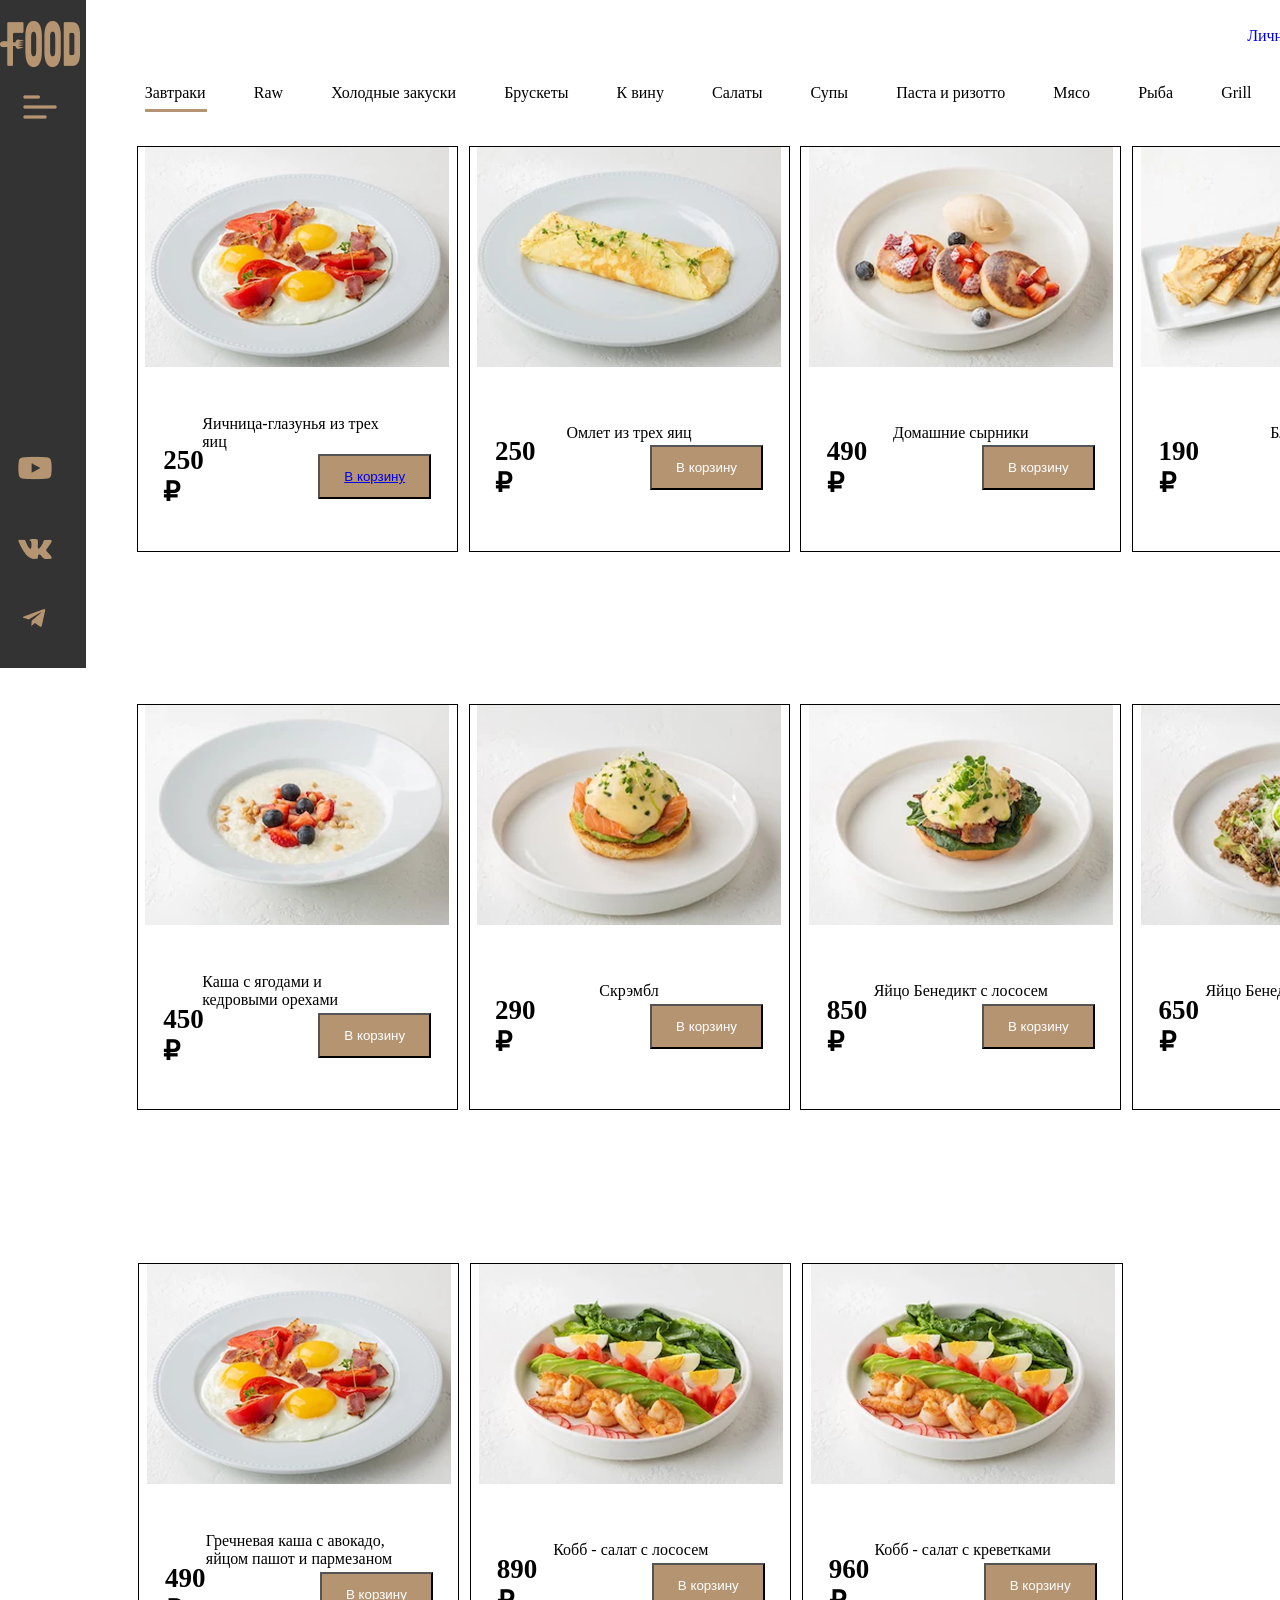
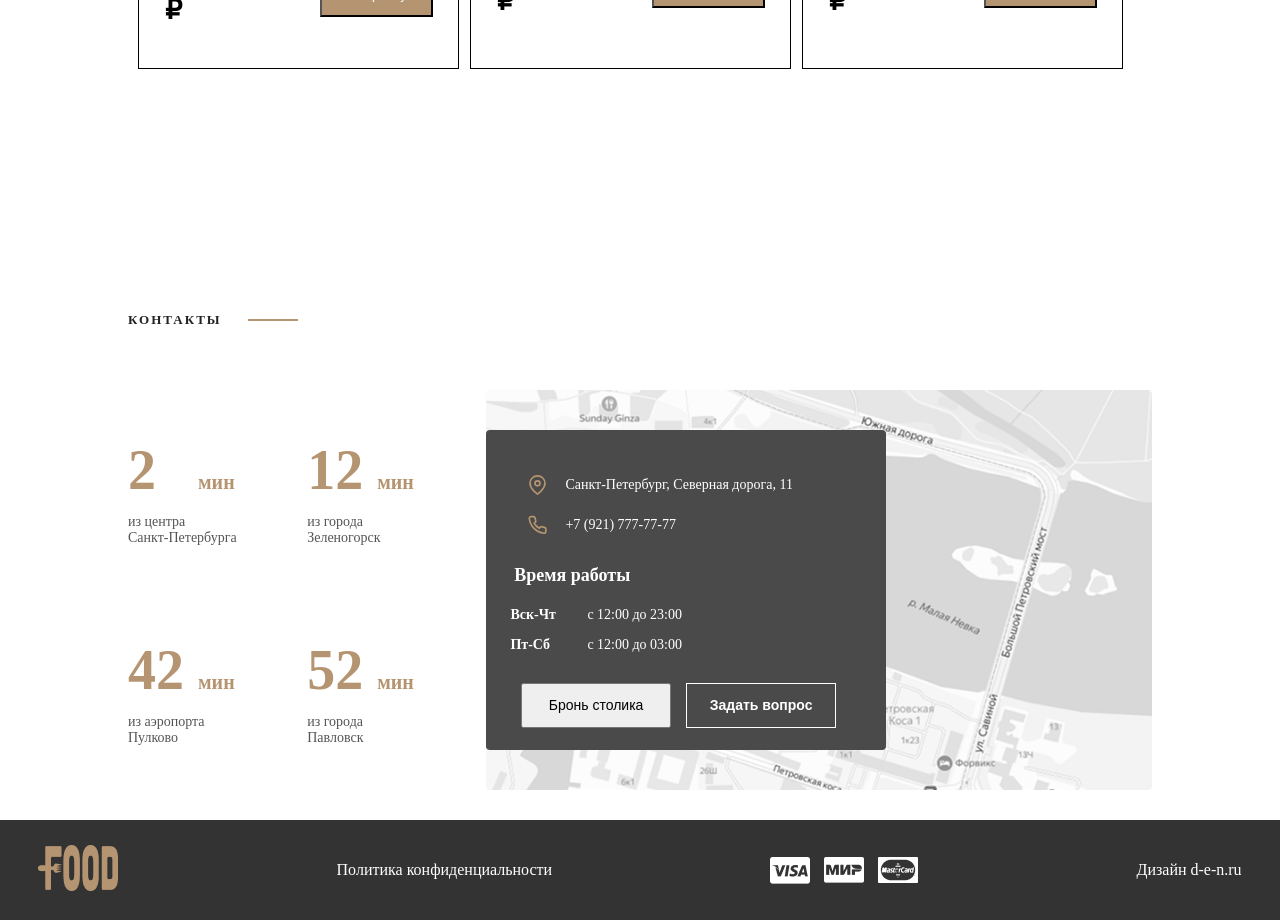
==== page2/page2.html @ 15094f84 "lkhg" ====
<!DOCTYPE html>
<html lang="en">
<head>
    <meta charset="UTF-8">
    <meta name="viewport" content="width=device-width, initial-scale=1.0">
    <title>PAGE 2</title>
    <link rel="stylesheet" href="page2.css">
</head>
<body>
    <div class="section_one">
        <div class="left_header">
        <div class="header_mini">
           <img src="../assets/Frame 2.png" alt="IMG">
            <div class="nav_icons">
                <div class="nav_mini_icons">
                     <img src="../assets/soc-icons.png" alt="IMG">
                     <img src="../assets/soc-icons (1).png" alt="IMG">
                     <img src="../assets/Vector (3).png" alt="IMG">
                </div>
            </div>
        </div>
    </div>

    <div class="right_food">
        <div class="right_food_container">
            <div class="nav">
                <div class="navigashion">
                   <a href="#"> Личный кабинет </a>
                   <img src="../assets/Vector (4).png" alt="IMG">
                   <img src="../assets/Vector (5).png" alt="IMG">
                </div>
            </div>
            <div class="sortirovka">
                <div class="tire_big">
                    <div class="tire"></div>
                </div>
                <ul>
                    <li><a href="#"></a> Завтраки </li>
                    <li><a href="#"></a> Raw </li>
                    <li><a href="#"></a> Холодные закуски </li>
                    <li><a href="#"></a> Брускеты </li>
                    <li><a href="#"></a> К вину </li>
                    <li><a href="#"></a> Салаты </li>
                    <li><a href="#"></a> Супы </li>
                    <li><a href="#"></a> Паста и ризотто </li>
                    <li><a href="#"></a> Мясо </li>
                    <li><a href="#"></a> Рыба </li>
                    <li><a href="#"></a> Grill </li>
                    <li><a href="#"></a> Мангал </li>
                    <li><a href="#"></a> Гарниры </li>
                </ul>
                 
            </div>
            <div class="menu">
                <div class="menu_container">
                    <div class="menu_food">
                        <img src="../assets/Rectangle 57.png" alt="IMG">
                        <div class="menu_food_text">
                            <p>Яичница-глазунья из трех яиц</p>
                            <div class="menu_food_text_p_button">
                                <p><strong>250 ₽</strong></p>
                                <button><a href="../page3/page3.html">В корзину</a></button>
                            </div>
                        </div>
                    </div>
                    <div class="menu_food">
                        <img src="../assets/Rectangle 57 (1).png" alt="IMG">
                        <div class="menu_food_text">
                            <p>Омлет из трех яиц</p>
                            <div class="menu_food_text_p_button">
                                <p><strong>250 ₽</strong></p>
                                <button>В корзину</button>
                            </div>
                        </div>
                    </div>
                    <div class="menu_food">
                        <img src="../assets/Rectangle 57 (2).png" alt="IMG">
                        <div class="menu_food_text">
                            <p>Домашние сырники</p>
                            <div class="menu_food_text_p_button">
                                <p><strong>490 ₽</strong></p>
                                <button>В корзину</button>
                            </div>
                        </div>
                    </div>
                    <div class="menu_food">
                        <img src="../assets/Rectangle 57 (3).png" alt="IMG">
                        <div class="menu_food_text">
                            <p>Блины</p>
                            <div class="menu_food_text_p_button">
                                <p> <strong>190 ₽</strong></p>
                                <button>В корзину</button>
                            </div>
                        </div>
                    </div>
                    <div class="menu_food">
                        <img src="../assets/Rectangle 57 (4).png" alt="IMG">
                        <div class="menu_food_text">
                            <p>Каша с ягодами и кедровыми орехами</p>
                            <div class="menu_food_text_p_button">
                                <p><strong>450 ₽</strong></p>
                                <button> В корзину</button>
                            </div>
                        </div>
                    </div>
                    <div class="menu_food">
                        <img src="../assets/Rectangle 57 (5).png" alt="IMG">
                        <div class="menu_food_text">
                            <p>Скрэмбл</p>
                            <div class="menu_food_text_p_button">
                                <p><strong>290 ₽</strong></p>
                                <button>В корзину</button>
                            </div>
                        </div>
                    </div>
                    <div class="menu_food">
                        <img src="../assets/Rectangle 57 (6).png" alt="IMG">
                        <div class="menu_food_text">
                            <p>Яйцо Бенедикт с лососем</p>
                            <div class="menu_food_text_p_button">
                                <p><strong>850 ₽</strong></p>
                                <button>В корзину</button>
                            </div>
                        </div>
                    </div>
                    <div class="menu_food">
                        <img src="../assets/Rectangle 57 (7).png" alt="IMG">
                        <div class="menu_food_text">
                            <p>Яйцо Бенедикт с беконом</p>
                            <div class="menu_food_text_p_button">
                                <p><strong>650 ₽</strong></p>
                                <button>В корзину</button>
                            </div>
                        </div>
                    </div>
                    <div class="sec_menu_food">
                       <div class="sec_menu_food_container">
                            <div class="menu_food">
                        <img src="../assets/Rectangle 57 (8).png" alt="IMG">
                        <div class="menu_food_text">
                            <p>Гречневая каша с авокадо,<br>яйцом пашот и пармезаном</p>
                            <div class="menu_food_text_p_button">
                                <p> <strong>490 ₽</strong> </p>
                                <button>В корзину</button>
                            </div>
                        </div>
                    </div>
                    <div class="menu_food">
                        <img src="../assets/Rectangle 57 (11).png" alt="IMG">
                        <div class="menu_food_text">
                            <p>Кобб - салат с лососем</p>
                            <div class="menu_food_text_p_button">
                                <p><strong>890 ₽</strong> </p>
                                <button>В корзину</button>
                            </div>
                        </div>
                    </div>
                    <div class="menu_food">
                        <img src="../assets/Rectangle 57 (10).png" alt="IMG">
                        <div class="menu_food_text">
                            <p>Кобб - салат с креветками</p>
                            <div class="menu_food_text_p_button">
                                <p><strong>960 ₽</strong></p>
                                <button>В корзину</button>
                            </div>
                        </div>
                    </div>
                       </div>
                    </div>
                </div>
            </div>
        </div>
    </div>
    </div>
     <div class="sec4">
        <div class="sec4_container">

     
        <div class="sec4_header">
            <p class="sec4_title">КОНТАКТЫ</p>
            <div class="sec4_line"></div>
        </div>

      
        <div class="sec4_content">

         
            <div class="sec4_times">
                <div class="time_block">
                    <div class="time_number">
                        <span class="num">2</span>
                        <span class="unit">мин</span>
                    </div>
                    <p class="time_label">из центра<br>Санкт-Петербурга</p>
                </div>

                <div class="time_block">
                    <div class="time_number">
                        <span class="num">12</span>
                        <span class="unit">мин</span>
                    </div>
                    <p class="time_label">из города<br>Зеленогорск</p>
                </div>

                <div class="time_block">
                    <div class="time_number">
                        <span class="num">42</span>
                        <span class="unit">мин</span>
                    </div>
                    <p class="time_label">из аэропорта<br>Пулково</p>
                </div>

                <div class="time_block">
                    <div class="time_number">
                        <span class="num">52</span>
                        <span class="unit">мин</span>
                    </div>
                    <p class="time_label">из города<br>Павловск</p>
                </div>
            </div>

        
            <div class="sec4_map">
              
                <div class="map_bg">
                 
                </div>

                <div class="map_overlay">
                    <div class="overlay_info">
                        <div class="info_row">
                            <svg class="icon" viewBox="0 0 24 24" fill="none" stroke="#B59571" stroke-width="2">
                                <path d="M21 10c0 7-9 13-9 13s-9-6-9-13a9 9 0 0 1 18 0z"/>
                                <circle cx="12" cy="10" r="3"/>
                            </svg>
                            <span>Санкт-Петербург, Северная дорога, 11</span>
                        </div>

                        <div class="info_row">
                            <svg class="icon" viewBox="0 0 24 24" fill="none" stroke="#B59571" stroke-width="2">
                                <path d="M22 16.92v3a2 2 0 0 1-2.18 2 19.79 19.79 0 0 1-8.63-3.07
                                         19.5 19.5 0 0 1-6-6 19.79 19.79 0 0 1-3.07-8.67
                                         A2 2 0 0 1 4.11 2h3a2 2 0 0 1 2 1.72c.127.96.361 1.903.7 2.81
                                         a2 2 0 0 1-.45 2.11L8.09 9.91a16 16 0 0 0 6 6l1.27-1.27
                                         a2 2 0 0 1 2.11-.45c.907.339 1.85.573 2.81.7A2 2 0 0 1 22 16.92z"/>
                            </svg>
                            <span>+7 (921) 777-77-77</span>
                        </div>

                        <h3 class="work_title">Время работы</h3>

                        <div class="work_schedule">
                            <p><strong>Вск-Чт</strong>&nbsp;&nbsp;с 12:00 до 23:00</p>
                            <p><strong>Пт-Сб</strong>&nbsp;&nbsp;с 12:00 до 03:00</p>
                        </div>

                        <div class="overlay_buttons">
                            <button class="btn_primary">Бронь столика</button>
                            <button class="btn_outline_light">Задать вопрос</button>
                        </div>
                    </div>
                </div>
            </div>

        </div>
        </div>
        </div>
<footer class="footer">
    <div class="footer_container">

       
        <div class="footer_left">
            <div class="footer_logo_inner">
                <img src="../assets/logo.png" alt="FOOD">
            </div>
            
        </div>

    
        <div class="footer_center">
            <div class="footer_center_inner">
                <a href="#" class="footer_link">Политика конфиденциальности</a>
            </div>

        </div>
                    <div class="footer_left_mir">
                <img src="../assets/Vector (7).png" alt="IMG">
                <img src="../assets/mir-svgrepo-com 1.png" alt="IMG">
                <img src="../assets/mastercard-svgrepo-com 1.png" alt="IMG">
            </div>
        <div class="footer_right">
            <div class="footer_right_inner">
                <span class="footer_text">Дизайн d-e-n.ru</span>
            </div>
            </div>
        </div>
                                </footer>
                        
                </div>
         </div>
    </div>
</body>
</html>
---- page2/page2.css ----
*{
    padding: 0%;
    margin: 0%;
}

.section_one{
    width: 1520px;
    height: 1820px;
    display: flex;
}

.left_header {
    width: 86px;
    height: 668px;
    background-color: #333333;
    position: fixed;
    display: flex;
    justify-content: space-between;
    align-items: center;
}

.header_mini{
    width: 84px;
    height: 142%;
    display: flex;
    justify-content: space-around;
    align-items: flex-start;
    font-size: 53px;
    flex-direction: column;
}

.nav_icons{
    width: 10%;
    height: 21%;
}

.nav_mini_icons{
    width: 69px;
    height: 90%;
    display: flex;
    justify-content: space-between;
    flex-direction: column;
    align-items: center;
}

.right_food{
    width: 131%;
    height: 100%;
    display: flex;
    justify-content: center;
    flex-wrap: wrap;
    align-items: center;
   
}

.right_food_container{
    width: 92%;
    height: 100%;
    display: flex;
    flex-wrap: wrap;
    justify-content: center;
    align-items: center;
}

.nav{
    width: 100%;
    height: 4%;
    display: flex;
    justify-content: end;
    align-items: center;
    flex-wrap: wrap;
}

.sortirovka{
    width: 100%;
    height: 4%;
    display: flex;
    justify-content: end;
    align-items: center;}

.sortirovka ul {
    width: 94%;
    height: 68%;
    display: flex;
    justify-content: space-between;
    align-items: flex-start;
}

.tire{
    width: 62px;
    background-color: #B59571;
    height: 3px;
}

.tire_big{
    width: 0px;
    height: 0px;
}

.navigashion{
    width: 223px;
    height: 33px;
    display: flex;
    justify-content: space-around;
    align-items: center;
}

.navigashion a{
        text-decoration: none;
    list-style: none;
}

.sortirovka ul li {
    list-style: none;
    text-decoration: none;
    list-style: none;
}

.menu{
    width: 1397px;
    height: 92%;
    display: flex;
    justify-content: flex-end;
}

.menu_container{
    width: 95%;
    height: 100%;
    display: flex;
    justify-content: space-around;
    flex-wrap: wrap;
}

.menu_food{
    flex-wrap: wrap;
    width: 319px;
    height: 404px;
    display: flex;
    justify-content: center;
    align-items: flex-start;
    border: solid 1px;
}

.sec_menu_food{
width: 1313px;
    height: 404px;
    display: flex;
    align-items: center;
}

.sec_menu_food_container{
    width: 75%;
    height: 100%;
    display: flex;
    justify-content: space-between;
}

.menu_food_text{
        width: 190px;
    height: 90px;
    display: flex;
    justify-content: center;
    align-items: center;
    flex-direction: column;
}

.menu_food_text_p_button{
width: 268px;
    height: 58%;
    display: flex;
    justify-content: space-between;
    align-items: center;
}

.menu_food_text_p_button p{
    width: 64px;
    height: 20px;
    font-size: 27px;
    display: flex;
    justify-content: center;
    align-items: center;
}

.menu_food_text_p_button button{
    width: 113px;
    height: 45px;
    display: flex;
    justify-content: center;
    align-items: center;
    color: #FFF;
    background-color: #B59571;
}

.sec4 {
    width: 100%;
    height: 600px;
    background-color: #fff;
    display: flex;
    justify-content: center;
    align-items: center;
}

.sec4_container {
    width: 80%;
    height: 100%;
    display: flex;
    flex-direction: column;
    justify-content: center;
}

.sec4_header {
    width: 100%;
    height: 60px;
    display: flex;
    align-items: center;
}

.sec4_title {
    font-size: 13px;
    font-weight: 700;
    letter-spacing: 2px;
    color: #222;
    text-transform: uppercase;
    width: 120px;
    height: 20px;
    display: flex;
    align-items: center;
}

.sec4_line {
    width: 50px;
    height: 2px;
    background-color: #B59571;
}

.sec4_content {
    width: 100%;
    height: 400px;
    display: flex;
    position: relative;
    top: 40px;
}

.sec4_times {
    width: 35%;
    height: 100%;
    display: flex;
    flex-wrap: wrap;
}

.time_block {
    width: 50%;
    height: 50%;
    display: flex;
    flex-direction: column;
    justify-content: center;
}

.time_number {
    width: 100%;
    height: 80px;
    display: flex;
    align-items: baseline;
}

.time_number .num {
    font-size: 56px;
    font-weight: 700;
    color: #B59571;
    width: 70px;
    height: 80px;
    display: flex;
    align-items: center;
    justify-content: flex-start;
}

.time_number .unit {
    font-size: 20px;
    font-weight: 700;
    color: #B59571;
    width: 50px;
    height: 80px;
    display: flex;
    align-items: center;
}

.time_label {
    font-size: 14px;
    color: #555;
    width: 100%;
    height: 40px;
    display: flex;
    flex-direction: column;
    justify-content: center;
}

.sec4_map {
    width: 65%;
    height: 100%;
    position: relative;
}

.map_bg {
    width: 100%;
    height: 100%;
    background-image: url(../assets/Rectangle\ 43.png);
    background-size: cover;
    background-position: center;
    border-radius: 4px;
}

.map_overlay {
    width: 60%;
    height: 320px;
    background-color: #4a4a4a;
    display: flex;
    align-items: center;
    position: absolute;
    top: 50%;
    left: 0;
    transform: translateY(-50%);
    border-radius: 4px;
}

.overlay_info {
    width: 100%;
    height: 100%;
    display: flex;
    flex-direction: column;
    justify-content: center;
}

.info_row {
    width: 100%;
    height: 40px;
    display: flex;
    align-items: center;
    color: #fff;
    font-size: 14px;
}

.icon {
    width: 79px;
    height: 20px;
    position: relative;
    right: -12px;
}

.work_title {
width: 43%;
    height: 40px;
    display: flex;
    justify-content: center;
    align-items: center;
    color: #fff;
    font-size: 18px;
    font-weight: 700;
    position: relative;
    top: 10px;
}

.work_schedule {
    width: 100%;
    height: 70px;
    display: flex;
    flex-direction: column;
    justify-content: center;
    position: relative;
    top: 10px;
}

.work_schedule p {
    width: 55%;
       height: 30px;
    display: flex;
    justify-content: center;
    align-items: center;
    color: #fff;
    font-size: 14px;
}

.work_schedule strong {
    font-weight: 700;
    width: 70px;
    height: 30px;
    display: flex;
    align-items: center;
}

.overlay_buttons {
    justify-content: center;
    width: 100%;
    height: 60px;
    display: flex;
    align-items: center;
    position: relative;
    top: 20px;
}

.overlay_buttons .btn_primary {
    width: 150px;
    height: 45px;
    font-size: 14px;
    position: relative;
    right: 15px;
}

.btn_outline_light {
    width: 150px;
    height: 45px;
    background-color: transparent;
    color: #fff;
    border: 1px solid #fff;
    font-size: 14px;
    font-weight: 600;
    cursor: pointer;
    display: flex;
    justify-content: center;
    align-items: center;
}

.btn_outline_light:hover {
    background-color: rgba(255, 255, 255, 0.1);
}

footer{
    width: 100%;
    height: 100px;
    background-color:#333333;
    display: flex;
    justify-content: space-around;
    align-items: center;
}

footer{
    color:#FFF;
}

footer a{
    color:#FFF;
    list-style: none;
    text-decoration: none;
}

.footer_container{
    width: 94%;
    height: 81%;
    display: flex;
    justify-content: space-between;
    align-items: center;
}

.footer_left_mir{
    width: 148px;
    height: 60px;
    display: flex;
    justify-content: space-between;
    align-items: center;
}
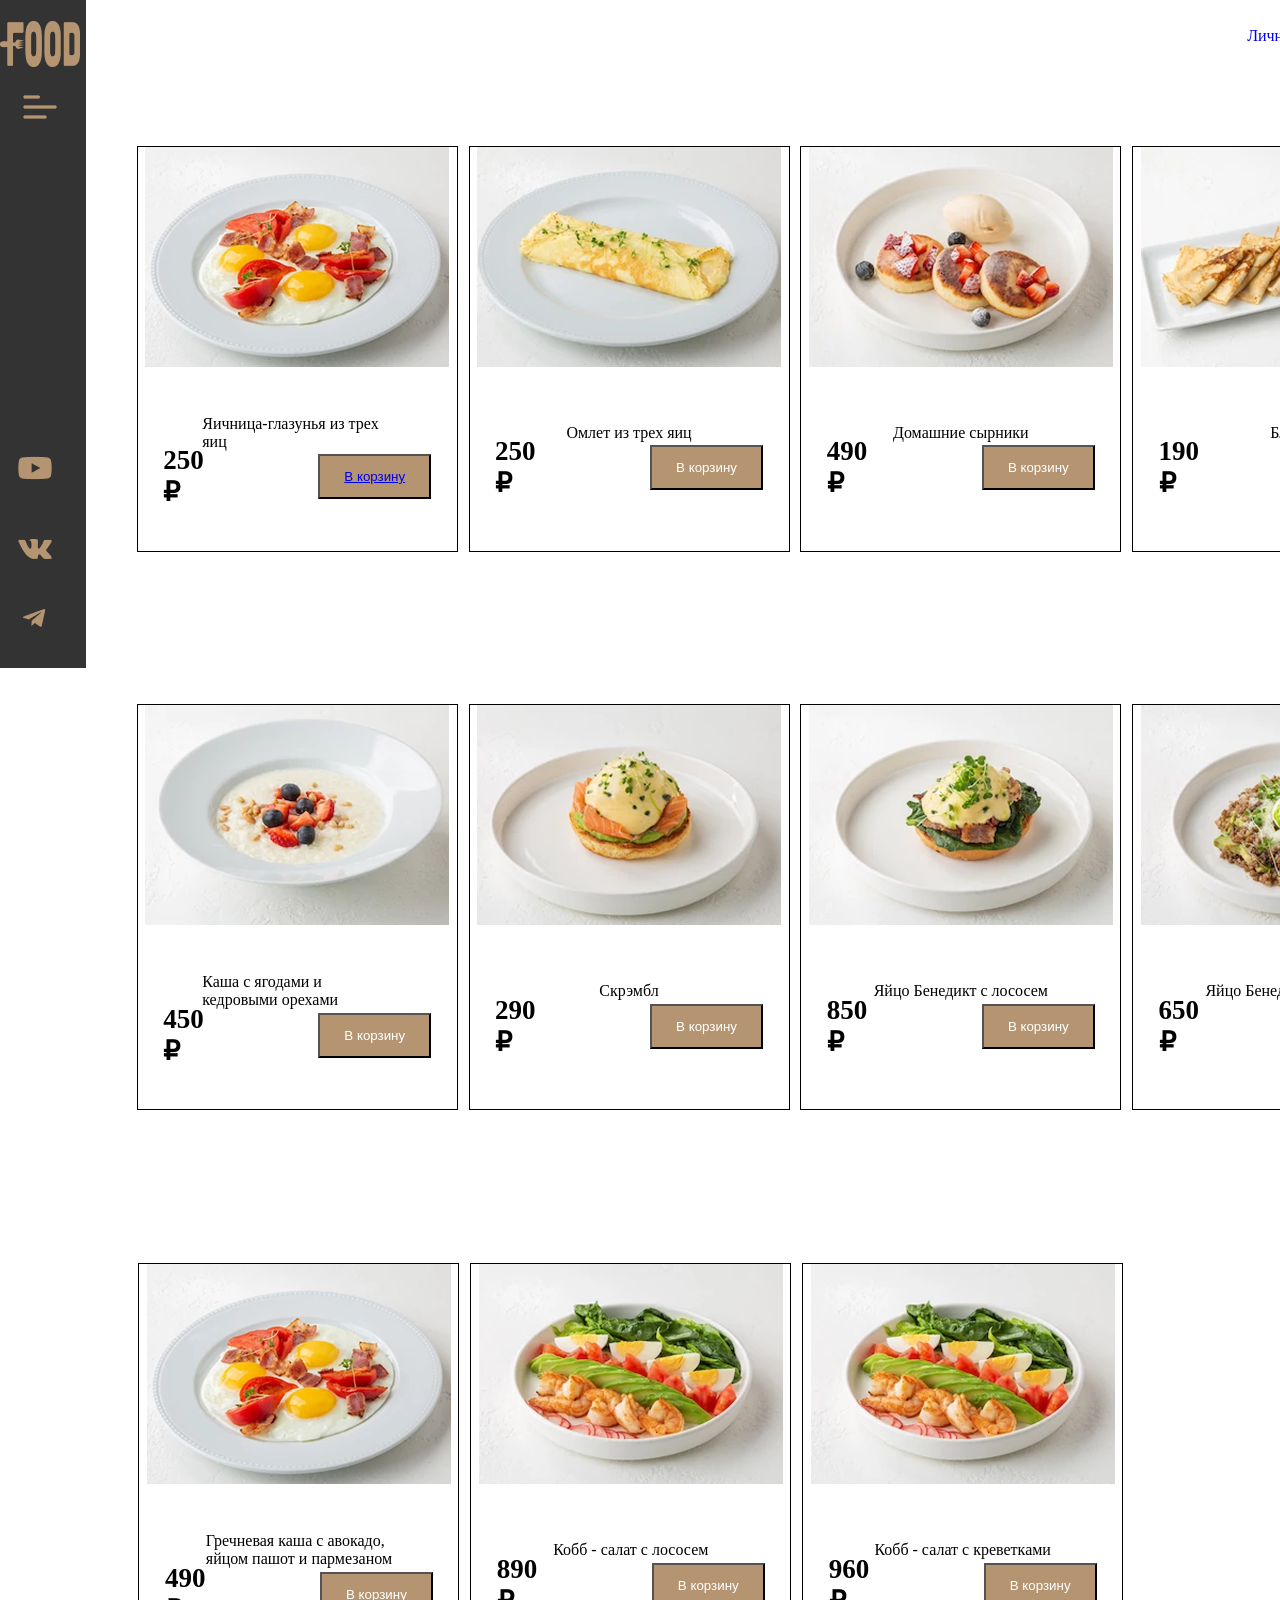
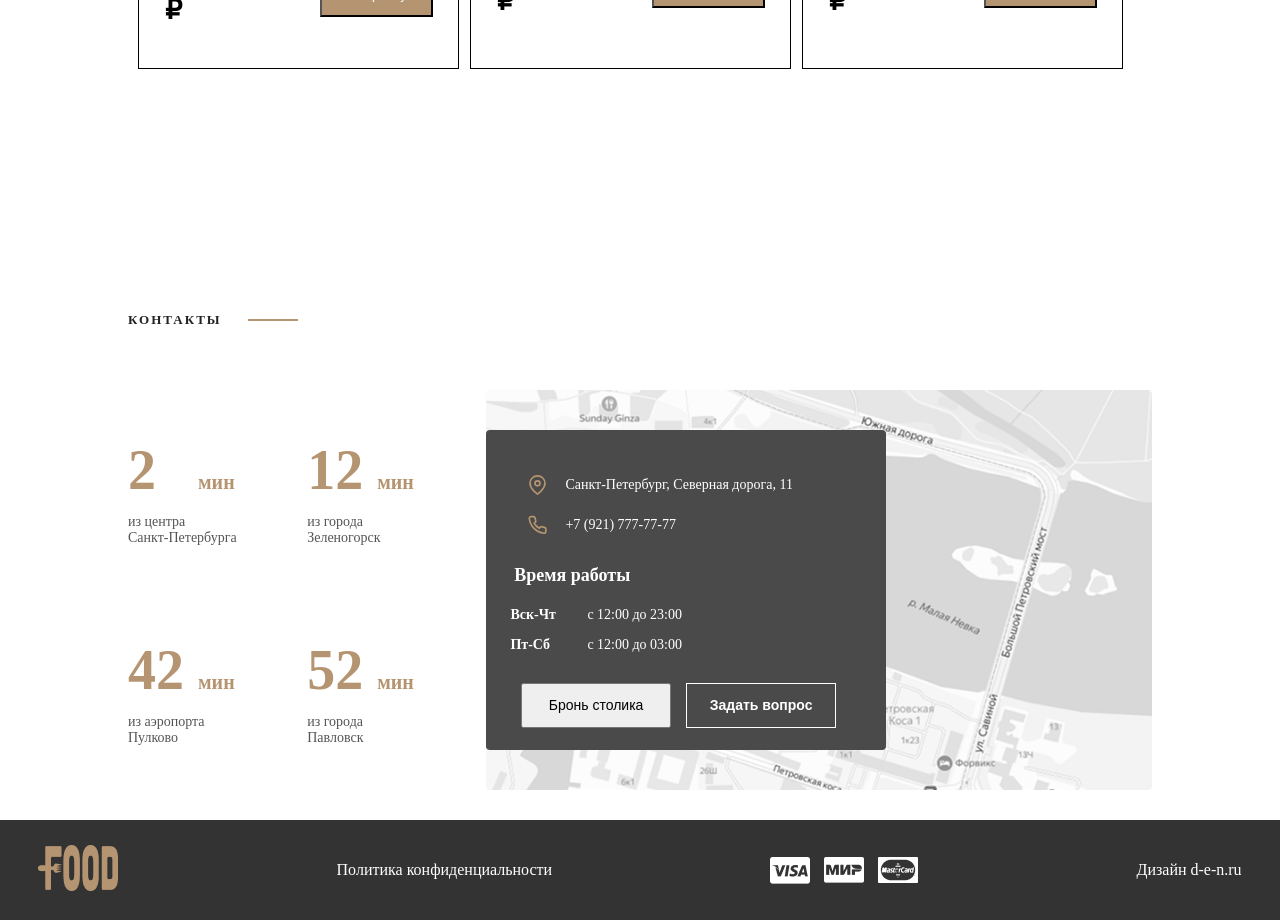
==== commit f83a8f46: "asd" ====
--- a/page2/page2.html
+++ b/page2/page2.html
@@ -31,26 +31,37 @@
                 </div>
             </div>
             <div class="sortirovka">
-                <div class="tire_big">
-                    <div class="tire"></div>
-                </div>
-                <ul>
-                    <li><a href="#"></a> Завтраки </li>
-                    <li><a href="#"></a> Raw </li>
-                    <li><a href="#"></a> Холодные закуски </li>
-                    <li><a href="#"></a> Брускеты </li>
-                    <li><a href="#"></a> К вину </li>
-                    <li><a href="#"></a> Салаты </li>
-                    <li><a href="#"></a> Супы </li>
-                    <li><a href="#"></a> Паста и ризотто </li>
-                    <li><a href="#"></a> Мясо </li>
-                    <li><a href="#"></a> Рыба </li>
-                    <li><a href="#"></a> Grill </li>
-                    <li><a href="#"></a> Мангал </li>
-                    <li><a href="#"></a> Гарниры </li>
-                </ul>
-                 
-            </div>
+    <input type="checkbox" id="burger-toggle" class="burger-toggle">
+    <label for="burger-toggle" class="burger-menu">
+        <span class="burger-icon">
+            <span></span>
+            <span></span>
+            <span></span>
+        </span>
+    </label>
+    
+    <div class="tire_big">
+        <div class="tire"></div>
+    </div>
+  
+    <div class="mobile-menu">
+        <ul>
+            <li><a href="#">Завтраки</a></li>
+            <li><a href="#">Raw</a></li>
+            <li><a href="#">Холодные закуски</a></li>
+            <li><a href="#">Брускеты</a></li>
+            <li><a href="#">К вину</a></li>
+            <li><a href="#">Салаты</a></li>
+            <li><a href="#">Супы</a></li>
+            <li><a href="#">Паста и ризотто</a></li>
+            <li><a href="#">Мясо</a></li>
+            <li><a href="#">Рыба</a></li>
+            <li><a href="#">Grill</a></li>
+            <li><a href="#">Мангал</a></li>
+            <li><a href="#">Гарниры</a></li>
+        </ul>
+    </div>
+</div>
             <div class="menu">
                 <div class="menu_container">
                     <div class="menu_food">
--- a/page2/page2.css
+++ b/page2/page2.css
@@ -456,4 +456,374 @@
     display: flex;
     justify-content: space-between;
     align-items: center;
-}+}
+/* Скрываем чекбокс */
+.burger-toggle {
+    display: none;
+}
+
+/* Бургер-иконка */
+.burger-menu {
+    display: none;
+    cursor: pointer;
+    width: 30px;
+    height: 25px;
+    position: relative;
+    z-index: 1000;
+}
+
+.burger-icon {
+    width: 100%;
+    height: 100%;
+    display: flex;
+    flex-direction: column;
+    justify-content: space-between;
+}
+
+.burger-icon span {
+    display: block;
+    width: 100%;
+    height: 3px;
+    background-color: #B59571;
+    border-radius: 2px;
+    transition: all 0.3s ease;
+}
+
+/* Мобильное меню */
+.mobile-menu {
+    display: none;
+    position: fixed;
+    top: 0;
+    left: -100%;
+    width: 80%;
+    height: 100vh;
+    background-color: #333333;
+    z-index: 999;
+    transition: left 0.3s ease;
+    overflow-y: auto;
+}
+
+.mobile-menu ul {
+    list-style: none;
+
+}
+
+.mobile-menu ul li {
+    border-bottom: 1px solid #444;
+}
+
+.mobile-menu ul li a {
+    display: block;
+    color: #fff;
+    text-decoration: none;
+    font-size: 16px;
+    transition: background-color 0.3s ease;
+}
+
+.mobile-menu ul li a:hover {
+    background-color: #444;
+}
+
+
+.burger-toggle:checked ~ .burger-menu .burger-icon span:nth-child(1) {
+    transform: rotate(45deg) translate(7px, 7px);
+}
+
+.burger-toggle:checked ~ .burger-menu .burger-icon span:nth-child(2) {
+    opacity: 0;
+}
+
+.burger-toggle:checked ~ .burger-menu .burger-icon span:nth-child(3) {
+    transform: rotate(-45deg) translate(7px, -7px);
+}
+
+.burger-toggle:checked ~ .mobile-menu {
+    left: 0;
+}
+
+
+@media (min-width: 400px) and (max-width: 600px) {
+    .section_one {
+        width: 100%;
+        height: auto;
+    }
+    
+    .desktop-menu {
+        display: none;
+    }
+    
+    .burger-menu {
+        display: block;
+    }
+    
+    .mobile-menu {
+        display: block;
+    }
+    
+    .sortirovka {
+        justify-content: flex-end;
+        position: relative;
+    }
+    
+    .tire_big {
+        display: none;
+    } .section_one{
+            width: 400px;
+    height: 1820px;
+    display: flex;
+    }
+
+    .left_header{
+            width: 86px;
+    height: 668px;
+    background-color: #333333;
+    position: fixed;
+    display: flex;
+    justify-content: space-between;
+    align-items: center;
+    display: none;
+    }
+
+    .right_food{
+            width: 131%;
+    height: 100%;
+    display: flex;
+    justify-content: center;
+    flex-wrap: wrap;
+    align-items: center;
+    }
+
+    .right_food_container{
+             width: 100%;
+        height: 1817px;
+        display: flex;
+        flex-wrap: wrap;
+        justify-content: center;
+        align-items: center;
+    }
+
+    .menu{
+ width: 400px;
+        height: 263%;
+        display: flex;
+        justify-content: flex-end;
+        flex-direction: column;
+    }
+
+    .menu_container{
+           width: 95%;
+        height: 108%;
+        display: flex;
+        justify-content: space-around;
+        flex-wrap: wrap;
+        flex-direction: column;
+    }
+
+    .sec_menu_food{
+            width: 400px;
+    height: 404px;
+    display: flex;
+    align-items: center;
+    flex-direction: column;
+    }
+
+    .sec_menu_food_container{
+        width: 100%;
+    height: 100%;
+    display: flex;
+    justify-content: space-between;
+    flex-direction: column;
+    }
+    .btn_primary{
+            width: 80px;
+    height: 25px;
+    background-color: #B59571;
+    color: #fff;
+    border: none;
+    font-size: 10px;
+    font-weight: 600;
+    cursor: pointer;
+    display: flex;
+    justify-content: center;
+    align-items: center;
+    position: relative;
+    right: 20px;
+    }
+
+    .btn_outline{
+        width: 80px;
+    height: 25px;
+    background-color: #fff;
+    color: #222;
+    border: 1px solid #ccc;
+    font-size: 8px;
+    font-weight: 600;
+    cursor: pointer;
+    display: flex;
+    justify-content: center;
+    align-items: center;
+    }
+
+    .map_overlay{
+        width: 100%;
+    height: 320px;
+    background-color: #4a4a4a;
+    display: flex;
+    align-items: center;
+    position: absolute;
+    top: 50%;
+    left: 0;
+    transform: translateY(-50%);
+    border-radius: 4px;
+    }
+
+    .time_number{
+               width: 175px;
+        height: 80px;
+        display: flex;
+        align-items: baseline;
+        justify-content: center;
+    }
+
+    .time_number .num{
+        font-size: 15px;
+    font-weight: 700;
+    color: #B59571;
+    width: 89px;
+    height: 80px;
+    display: flex;
+    align-items: center;
+    justify-content: flex-start;
+    }
+
+    .time_number .unit{
+        font-size: 10px;
+    font-weight: 700;
+    color: #B59571;
+    width: 50px;
+    height: 151px;
+    display: flex;
+    align-items: center;
+    }
+
+    .time_label{
+    font-size: 7px;
+        color: #555;
+        width: 374px;
+        height: 40px;
+        display: flex;
+        position: relative;
+        left: 16px;
+    }
+
+    .work_schedule{
+            width: 400px;
+    height: 70px;
+    display: flex;
+    flex-direction: column;
+    justify-content: center;
+    position: relative;
+    top: 10px;
+    }
+
+    .work_title{
+        width: 61%;
+    height: 40px;
+    display: flex;
+    justify-content: center;
+    align-items: center;
+    color: #fff;
+    font-size: 18px;
+    font-weight: 700;
+    position: relative;
+    top: 10px;
+    }
+
+    .overlay_buttons{
+            justify-content: center;
+        width: 111%;
+        height: 60px;
+        display: flex;
+        align-items: center;
+        position: relative;
+        top: 20px;
+    }
+
+    .overlay_buttons .btn_primary{
+        width: 80px;
+    height: 23px;
+    font-size: 9px;
+    position: relative;
+    right: 15px;
+    }
+
+    .btn_outline_light{
+        width: 83px;
+    height: 23px;
+    background-color: transparent;
+    color: #fff;
+    border: 1px solid #fff;
+    font-size: 9px;
+    font-weight: 600;
+    cursor: pointer;
+    display: flex;
+    justify-content: center;
+    align-items: center;
+    }
+    .sec4{
+            width: 100%;
+    height: 4185px;
+    background-color: #fff;
+    display: flex;
+    justify-content: center;
+    align-items: end;
+    }
+
+    .sec4_container{
+        width: 80%;
+    height: 16%;
+    display: flex;
+    flex-direction: column;
+    justify-content: center;
+}
+footer{
+    width: 400px;
+    height: 100px;
+    background-color: #333333;
+    display: flex;
+    justify-content: space-around;
+    align-items: center;
+}
+.footer_container{
+        width: 100%;
+    height: 81%;
+    display: flex;
+    justify-content: space-between;
+    align-items: center;
+}
+.footer_left{
+        width: 85px;
+}
+.footer_center{
+        width: 124px;
+    font-size: 7px;
+}
+.footer_left_mir{
+        width: 169px;
+    height: 43px;
+    display: flex;
+    justify-content: space-between;
+    align-items: center;
+    font-size: 11px;
+}
+
+.footer_right{
+        width: 120px;
+    font-size: 10px;
+    display: flex;
+    justify-content: space-around;
+}
+}
+    
+
+
